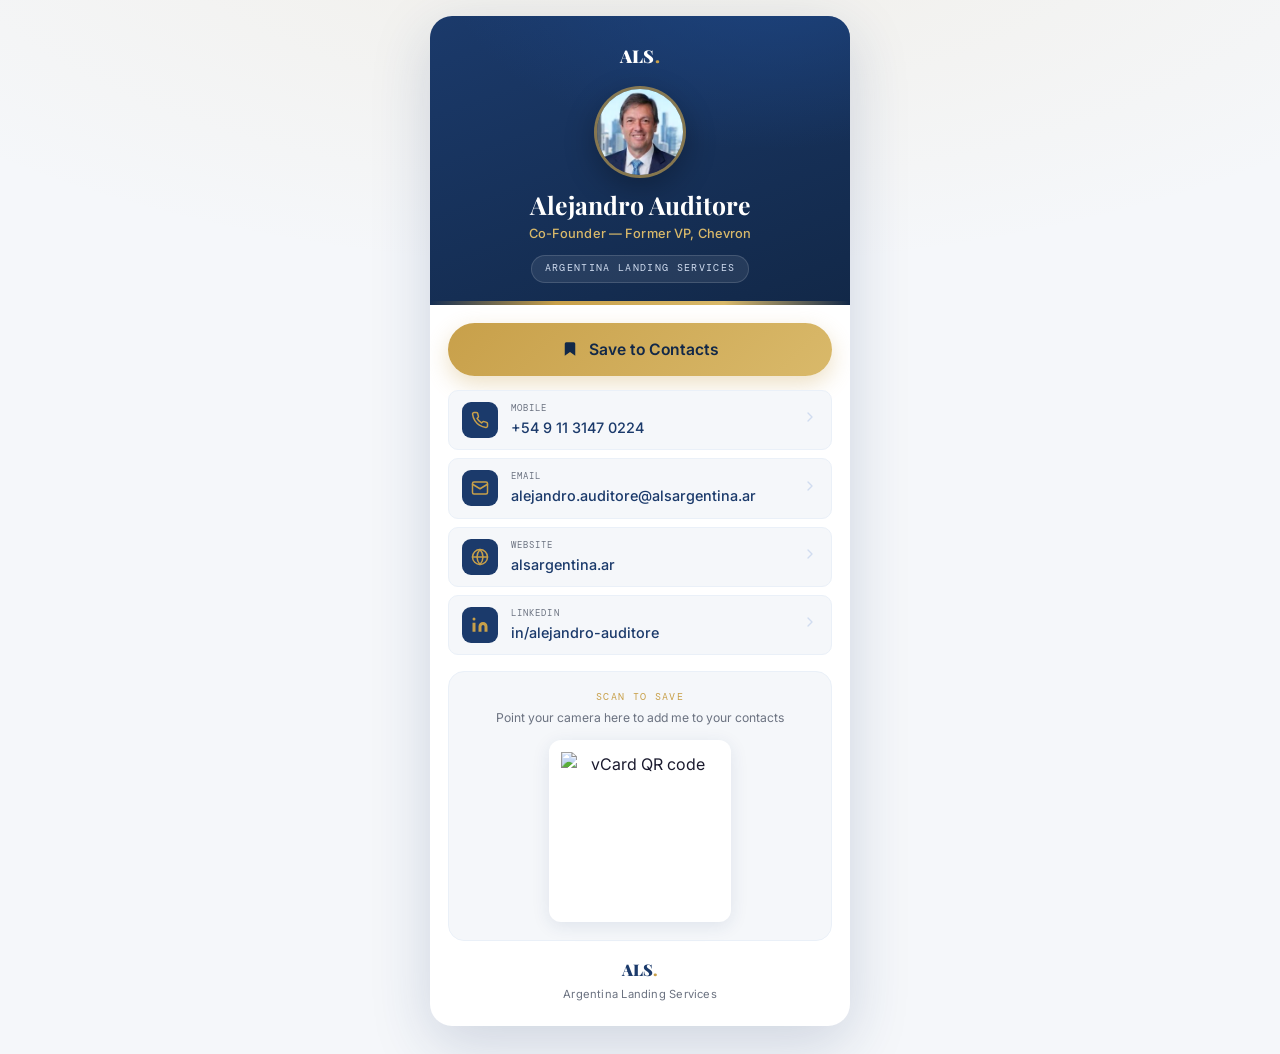
==== alejandro/index.html @ 76c7fd8c "Add digital business card pages for Alejandro and Luis Mobile-first vCard cards at /alejandro and /l" ====
<!DOCTYPE html>
<html lang="en">
<head>
<meta charset="UTF-8" />
<meta name="viewport" content="width=device-width, initial-scale=1.0" />
<title>Alejandro Auditore — ALS</title>
<meta name="description" content="Alejandro Auditore — Co-Founder, ALS. Tap to save my contact." />
<link rel="icon" type="image/svg+xml" href="../favicon.svg" />
<link rel="preconnect" href="https://fonts.googleapis.com" />
<link rel="preconnect" href="https://fonts.gstatic.com" crossorigin />
<link href="https://fonts.googleapis.com/css2?family=Playfair+Display:wght@700;900&family=Inter:wght@300;400;500;600&family=DM+Mono:wght@400;500&display=swap" rel="stylesheet" />

<!-- Open Graph -->
<meta property="og:title" content="Alejandro Auditore — Co-Founder, ALS" />
<meta property="og:description" content="Tap to save my contact details." />
<meta property="og:image" content="https://alsargentina.ar/photos/Alejandro.png" />
<meta property="og:url" content="https://alsargentina.ar/alejandro/" />
<style>
*, *::before, *::after { box-sizing: border-box; margin: 0; padding: 0; }

:root {
  --navy:   #1B3A6B;
  --navy-d: #122848;
  --navy-m: #1D4480;
  --gold:   #C8A04A;
  --gold-l: #D9B96A;
  --white:  #FFFFFF;
  --light:  #EAF0F8;
  --lgray:  #F5F7FA;
  --mgray:  #D0DCF0;
  --gray:   #6B7280;
  --dark:   #1A1A2E;

  --ff-display: 'Playfair Display', Georgia, serif;
  --ff-body:    'Inter', system-ui, sans-serif;
  --ff-mono:    'DM Mono', monospace;

  --radius:  16px;
  --radius-s: 10px;
  --trans: 0.3s cubic-bezier(.4,0,.2,1);
}

html { scroll-behavior: smooth; -webkit-text-size-adjust: 100%; }
body {
  font-family: var(--ff-body);
  background:
    radial-gradient(120% 60% at 50% -10%, rgba(200,160,74,.10) 0%, transparent 60%),
    var(--lgray);
  color: var(--dark);
  line-height: 1.6;
  min-height: 100vh;
  min-height: 100dvh;
  display: flex;
  justify-content: center;
  padding: 16px 16px 28px;
}

.card {
  width: 100%;
  max-width: 420px;
  background: var(--white);
  border-radius: 22px;
  overflow: hidden;
  box-shadow: 0 18px 60px rgba(27,58,107,.18);
}

/* ── Header ───────────────────────────────────────────── */
.card-head {
  position: relative;
  background:
    radial-gradient(140% 120% at 80% -20%, var(--navy-m) 0%, transparent 55%),
    linear-gradient(160deg, var(--navy) 0%, var(--navy-d) 100%);
  padding: 26px 26px 22px;
  text-align: center;
  color: var(--white);
  overflow: hidden;
}
.card-head::after {
  content: "";
  position: absolute; left: 0; right: 0; bottom: 0;
  height: 4px;
  background: linear-gradient(90deg, transparent, var(--gold) 30%, var(--gold-l) 70%, transparent);
}
.brand {
  font-family: var(--ff-display);
  font-size: 1.1rem;
  font-weight: 900;
  letter-spacing: .02em;
  margin-bottom: 16px;
}
.brand span { color: var(--gold); }

.avatar {
  width: 92px; height: 92px;
  margin: 0 auto 13px;
  border-radius: 50%;
  background: rgba(200,160,74,.18);
  border: 3px solid rgba(200,160,74,.55);
  box-shadow: 0 10px 30px rgba(0,0,0,.28);
  overflow: hidden;
  display: flex; align-items: center; justify-content: center;
}
.avatar img { width: 100%; height: 100%; object-fit: cover; object-position: center top; display: block; }
.avatar svg { width: 36px; height: 36px; fill: var(--gold); }

.name {
  font-family: var(--ff-display);
  font-size: 1.55rem;
  font-weight: 700;
  line-height: 1.12;
  margin-bottom: 5px;
}
.role {
  font-size: .8rem;
  color: var(--gold-l);
  font-weight: 500;
  letter-spacing: .01em;
}
.org-tag {
  display: inline-block;
  margin-top: 11px;
  font-family: var(--ff-mono);
  font-size: 9.5px;
  letter-spacing: .14em;
  text-transform: uppercase;
  color: var(--mgray);
  background: rgba(255,255,255,.08);
  border: 1px solid rgba(255,255,255,.14);
  padding: 5px 13px;
  border-radius: 100px;
}

/* ── Save button ──────────────────────────────────────── */
.card-body { padding: 18px 18px 22px; }

.save-btn {
  display: flex; align-items: center; justify-content: center; gap: 10px;
  width: 100%;
  background: linear-gradient(135deg, var(--gold) 0%, var(--gold-l) 100%);
  color: var(--navy-d);
  font-family: var(--ff-body);
  font-size: .98rem;
  font-weight: 600;
  border: none;
  border-radius: 100px;
  padding: 14px 20px;
  cursor: pointer;
  box-shadow: 0 8px 22px rgba(200,160,74,.32);
  transition: transform var(--trans), box-shadow var(--trans);
  text-decoration: none;
}
.save-btn:hover { transform: translateY(-2px); box-shadow: 0 12px 30px rgba(200,160,74,.42); }
.save-btn:active { transform: translateY(0); }
.save-btn svg { width: 18px; height: 18px; fill: var(--navy-d); }

/* ── Contact rows ─────────────────────────────────────── */
.contacts { margin-top: 14px; display: flex; flex-direction: column; gap: 8px; }
.row {
  display: flex; align-items: center; gap: 13px;
  padding: 10px 13px;
  background: var(--lgray);
  border: 1px solid var(--light);
  border-radius: var(--radius-s);
  text-decoration: none;
  color: var(--dark);
  transition: border-color var(--trans), background var(--trans), transform var(--trans);
}
.row:hover { border-color: var(--gold); background: rgba(200,160,74,.07); transform: translateX(2px); }
.row-icon {
  width: 36px; height: 36px; flex-shrink: 0;
  border-radius: 9px;
  background: var(--navy);
  display: flex; align-items: center; justify-content: center;
}
.row-icon svg { width: 18px; height: 18px; fill: none; stroke: var(--gold); stroke-width: 2; stroke-linecap: round; stroke-linejoin: round; }
.row-text { min-width: 0; flex: 1; }
.row-label {
  display: block;
  font-family: var(--ff-mono);
  font-size: 9px;
  letter-spacing: .12em;
  text-transform: uppercase;
  color: var(--gray);
  margin-bottom: 1px;
}
.row-value {
  display: block;
  font-size: .9rem;
  font-weight: 500;
  color: var(--navy);
  white-space: nowrap; overflow: hidden; text-overflow: ellipsis;
}
.row-arrow { margin-left: auto; color: var(--mgray); flex-shrink: 0; }
.row-arrow svg { width: 16px; height: 16px; fill: none; stroke: currentColor; stroke-width: 2; stroke-linecap: round; stroke-linejoin: round; }

/* ── QR ───────────────────────────────────────────────── */
.qr-wrap {
  margin-top: 16px;
  padding: 18px;
  background: var(--lgray);
  border: 1px solid var(--light);
  border-radius: var(--radius);
  text-align: center;
}
.qr-title {
  font-family: var(--ff-mono);
  font-size: 9.5px;
  letter-spacing: .14em;
  text-transform: uppercase;
  color: var(--gold);
  margin-bottom: 3px;
}
.qr-sub { font-size: .76rem; color: var(--gray); margin-bottom: 14px; line-height: 1.4; }
.qr-box {
  display: inline-flex;
  padding: 12px;
  background: var(--white);
  border-radius: 12px;
  box-shadow: 0 4px 18px rgba(27,58,107,.10);
}
.qr-box img, .qr-box canvas, .qr-box svg, .qr-box table { display: block; width: 158px; height: 158px; }

/* ── Footer ───────────────────────────────────────────── */
.card-foot {
  margin-top: 16px;
  text-align: center;
}
.card-foot a {
  font-family: var(--ff-display);
  font-size: 1rem;
  font-weight: 900;
  color: var(--navy);
  text-decoration: none;
}
.card-foot a span { color: var(--gold); }
.card-foot p {
  font-size: .7rem;
  color: var(--gray);
  margin-top: 3px;
  letter-spacing: .02em;
}

@media (max-width: 360px) {
  .name { font-size: 1.4rem; }
  .row-value { font-size: .85rem; }
  .qr-box img, .qr-box canvas, .qr-box svg, .qr-box table { width: 146px; height: 146px; }
}
</style>
</head>
<body>
  <main class="card">
    <header class="card-head">
      <div class="brand">ALS<span>.</span></div>
      <div class="avatar">
        <img src="../photos/Alejandro.png" alt="Alejandro Auditore"
             onerror="this.style.display='none';this.parentElement.innerHTML+='<svg viewBox=\'0 0 24 24\'><path d=\'M20 21v-2a4 4 0 0 0-4-4H8a4 4 0 0 0-4 4v2\'/><circle cx=\'12\' cy=\'7\' r=\'4\'/></svg>'">
      </div>
      <h1 class="name">Alejandro Auditore</h1>
      <div class="role">Co-Founder — Former VP, Chevron</div>
      <div class="org-tag">Argentina Landing Services</div>
    </header>

    <div class="card-body">
      <a class="save-btn" id="saveBtn" href="#" download="Alejandro-Auditore.vcf">
        <svg viewBox="0 0 24 24"><path d="M19 21l-7-5-7 5V5a2 2 0 0 1 2-2h10a2 2 0 0 1 2 2z"/></svg>
        Save to Contacts
      </a>

      <nav class="contacts">
        <a class="row" href="tel:+5491131470224">
          <span class="row-icon"><svg viewBox="0 0 24 24"><path d="M22 16.92v3a2 2 0 0 1-2.18 2 19.79 19.79 0 0 1-8.63-3.07 19.5 19.5 0 0 1-6-6 19.79 19.79 0 0 1-3.07-8.67A2 2 0 0 1 4.11 2h3a2 2 0 0 1 2 1.72 12.84 12.84 0 0 0 .7 2.81 2 2 0 0 1-.45 2.11L8.09 9.91a16 16 0 0 0 6 6l1.27-1.27a2 2 0 0 1 2.11-.45 12.84 12.84 0 0 0 2.81.7A2 2 0 0 1 22 16.92z"/></svg></span>
          <span class="row-text">
            <span class="row-label">Mobile</span>
            <span class="row-value">+54 9 11 3147 0224</span>
          </span>
          <span class="row-arrow"><svg viewBox="0 0 24 24"><path d="M9 18l6-6-6-6"/></svg></span>
        </a>

        <a class="row" href="mailto:alejandro.auditore@alsargentina.ar">
          <span class="row-icon"><svg viewBox="0 0 24 24"><rect x="2" y="4" width="20" height="16" rx="2"/><path d="M22 7l-10 6L2 7"/></svg></span>
          <span class="row-text">
            <span class="row-label">Email</span>
            <span class="row-value">alejandro.auditore@alsargentina.ar</span>
          </span>
          <span class="row-arrow"><svg viewBox="0 0 24 24"><path d="M9 18l6-6-6-6"/></svg></span>
        </a>

        <a class="row" href="https://alsargentina.ar/" target="_blank" rel="noopener">
          <span class="row-icon"><svg viewBox="0 0 24 24"><circle cx="12" cy="12" r="10"/><path d="M2 12h20"/><path d="M12 2a15.3 15.3 0 0 1 4 10 15.3 15.3 0 0 1-4 10 15.3 15.3 0 0 1-4-10 15.3 15.3 0 0 1 4-10z"/></svg></span>
          <span class="row-text">
            <span class="row-label">Website</span>
            <span class="row-value">alsargentina.ar</span>
          </span>
          <span class="row-arrow"><svg viewBox="0 0 24 24"><path d="M9 18l6-6-6-6"/></svg></span>
        </a>

        <a class="row" href="https://www.linkedin.com/in/alejandro-auditore/" target="_blank" rel="noopener">
          <span class="row-icon"><svg viewBox="0 0 24 24" style="fill:var(--gold);stroke:none"><path d="M16 8a6 6 0 0 1 6 6v7h-4v-7a2 2 0 0 0-2-2 2 2 0 0 0-2 2v7h-4v-7a6 6 0 0 1 6-6z"/><rect x="2" y="9" width="4" height="12"/><circle cx="4" cy="4" r="2"/></svg></span>
          <span class="row-text">
            <span class="row-label">LinkedIn</span>
            <span class="row-value">in/alejandro-auditore</span>
          </span>
          <span class="row-arrow"><svg viewBox="0 0 24 24"><path d="M9 18l6-6-6-6"/></svg></span>
        </a>
      </nav>

      <div class="qr-wrap">
        <div class="qr-title">Scan to save</div>
        <div class="qr-sub">Point your camera here to add me to your contacts</div>
        <div class="qr-box" id="qrBox"></div>
      </div>

      <div class="card-foot">
        <a href="https://alsargentina.ar/">ALS<span>.</span></a>
        <p>Argentina Landing Services</p>
      </div>
    </div>
  </main>

<script>
(function () {
  // ── Contact data ──────────────────────────────────────
  var c = {
    first: "Alejandro",
    last:  "Auditore",
    org:   "ALS — Argentina Landing Services",
    title: "Co-Founder — Former VP, Chevron",
    tel:   "+5491131470224",
    email: "alejandro.auditore@alsargentina.ar",
    url:   "https://alsargentina.ar/",
    li:    "https://www.linkedin.com/in/alejandro-auditore/",
    photo: "https://alsargentina.ar/photos/Alejandro.png"
  };

  // Escape commas/semicolons/backslashes in free-text values (vCard 3.0)
  function esc(s) { return String(s).replace(/([\\,;])/g, "\\$1"); }

  // ── Build vCard (3.0 — broad compatibility) ───────────
  var vcard = [
    "BEGIN:VCARD",
    "VERSION:3.0",
    "N:" + esc(c.last) + ";" + esc(c.first) + ";;;",
    "FN:" + esc(c.first + " " + c.last),
    "ORG:" + esc(c.org),
    "TITLE:" + esc(c.title),
    "TEL;TYPE=CELL,VOICE:" + c.tel,
    "EMAIL;TYPE=WORK,INTERNET:" + c.email,
    "URL:" + c.url,
    "URL;TYPE=LinkedIn:" + c.li,
    "PHOTO;VALUE=URI:" + c.photo,
    "END:VCARD"
  ].join("\r\n");

  // ── Save-to-contacts: serve vCard as a downloadable blob
  var blob = new Blob([vcard], { type: "text/vcard;charset=utf-8" });
  var blobUrl = URL.createObjectURL(blob);
  var saveBtn = document.getElementById("saveBtn");
  saveBtn.setAttribute("href", blobUrl);

  // ── QR code = the vCard itself ────────────────────────
  var qrBox = document.getElementById("qrBox");

  function renderWithApi() {
    var img = new Image();
    img.alt = "vCard QR code";
    img.width = 158; img.height = 158;
    img.src = "https://api.qrserver.com/v1/create-qr-code/?size=400x400&margin=0&ecc=M&data=" +
              encodeURIComponent(vcard);
    qrBox.innerHTML = "";
    qrBox.appendChild(img);
  }

  function renderWithLib() {
    try {
      var qr = qrcode(0, "M");        // auto version, medium error correction
      qr.addData(vcard);
      qr.make();
      qrBox.innerHTML = qr.createSvgTag({ cellSize: 5, margin: 0, scalable: true });
    } catch (e) {
      renderWithApi();
    }
  }

  // Prefer offline-capable client-side generation; fall back to API.
  var s = document.createElement("script");
  s.src = "https://cdn.jsdelivr.net/npm/qrcode-generator@1.4.4/qrcode.js";
  s.onload = renderWithLib;
  s.onerror = renderWithApi;
  document.head.appendChild(s);
})();
</script>
</body>
</html>
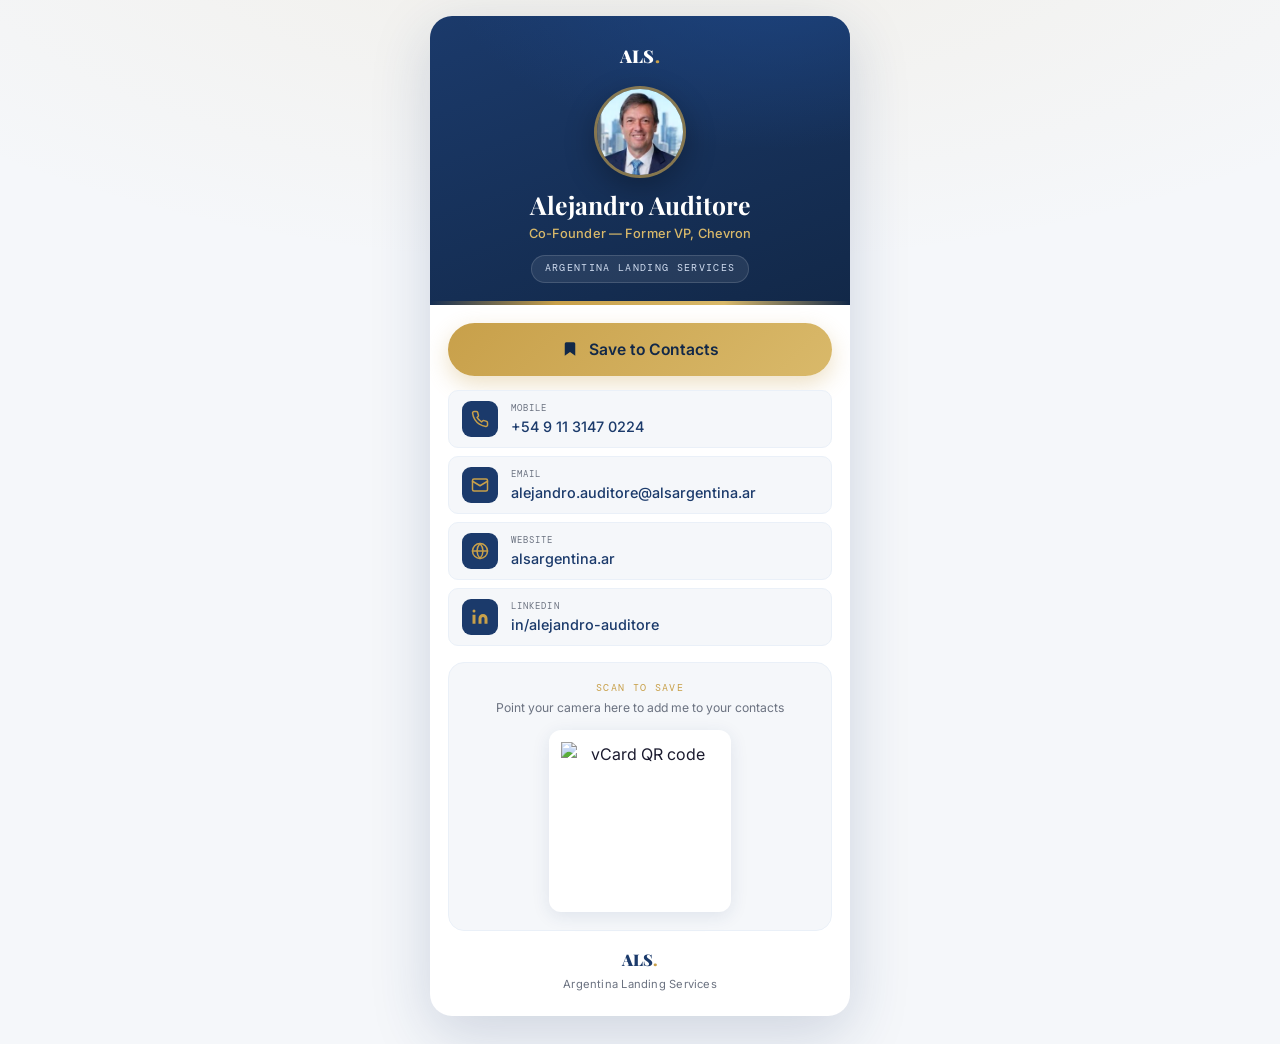
==== commit 0d7f9504: "Fix card right-edge clipping; cleaner mobile layout The card could overflow the viewport on the righ" ====
--- a/alejandro/index.html
+++ b/alejandro/index.html
@@ -50,14 +50,15 @@
   line-height: 1.6;
   min-height: 100vh;
   min-height: 100dvh;
-  display: flex;
-  justify-content: center;
+  overflow-x: hidden;
   padding: 16px 16px 28px;
 }
 
 .card {
   width: 100%;
   max-width: 420px;
+  min-width: 0;
+  margin: 0 auto;
   background: var(--white);
   border-radius: 22px;
   overflow: hidden;
@@ -188,10 +189,9 @@
   font-size: .9rem;
   font-weight: 500;
   color: var(--navy);
-  white-space: nowrap; overflow: hidden; text-overflow: ellipsis;
-}
-.row-arrow { margin-left: auto; color: var(--mgray); flex-shrink: 0; }
-.row-arrow svg { width: 16px; height: 16px; fill: none; stroke: currentColor; stroke-width: 2; stroke-linecap: round; stroke-linejoin: round; }
+  overflow-wrap: anywhere;
+  line-height: 1.35;
+}
 
 /* ── QR ───────────────────────────────────────────────── */
 .qr-wrap {
@@ -272,36 +272,28 @@
           <span class="row-text">
             <span class="row-label">Mobile</span>
             <span class="row-value">+54 9 11 3147 0224</span>
-          </span>
-          <span class="row-arrow"><svg viewBox="0 0 24 24"><path d="M9 18l6-6-6-6"/></svg></span>
-        </a>
+          </span>        </a>
 
         <a class="row" href="mailto:alejandro.auditore@alsargentina.ar">
           <span class="row-icon"><svg viewBox="0 0 24 24"><rect x="2" y="4" width="20" height="16" rx="2"/><path d="M22 7l-10 6L2 7"/></svg></span>
           <span class="row-text">
             <span class="row-label">Email</span>
             <span class="row-value">alejandro.auditore@alsargentina.ar</span>
-          </span>
-          <span class="row-arrow"><svg viewBox="0 0 24 24"><path d="M9 18l6-6-6-6"/></svg></span>
-        </a>
+          </span>        </a>
 
         <a class="row" href="https://alsargentina.ar/" target="_blank" rel="noopener">
           <span class="row-icon"><svg viewBox="0 0 24 24"><circle cx="12" cy="12" r="10"/><path d="M2 12h20"/><path d="M12 2a15.3 15.3 0 0 1 4 10 15.3 15.3 0 0 1-4 10 15.3 15.3 0 0 1-4-10 15.3 15.3 0 0 1 4-10z"/></svg></span>
           <span class="row-text">
             <span class="row-label">Website</span>
             <span class="row-value">alsargentina.ar</span>
-          </span>
-          <span class="row-arrow"><svg viewBox="0 0 24 24"><path d="M9 18l6-6-6-6"/></svg></span>
-        </a>
+          </span>        </a>
 
         <a class="row" href="https://www.linkedin.com/in/alejandro-auditore/" target="_blank" rel="noopener">
           <span class="row-icon"><svg viewBox="0 0 24 24" style="fill:var(--gold);stroke:none"><path d="M16 8a6 6 0 0 1 6 6v7h-4v-7a2 2 0 0 0-2-2 2 2 0 0 0-2 2v7h-4v-7a6 6 0 0 1 6-6z"/><rect x="2" y="9" width="4" height="12"/><circle cx="4" cy="4" r="2"/></svg></span>
           <span class="row-text">
             <span class="row-label">LinkedIn</span>
             <span class="row-value">in/alejandro-auditore</span>
-          </span>
-          <span class="row-arrow"><svg viewBox="0 0 24 24"><path d="M9 18l6-6-6-6"/></svg></span>
-        </a>
+          </span>        </a>
       </nav>
 
       <div class="qr-wrap">
